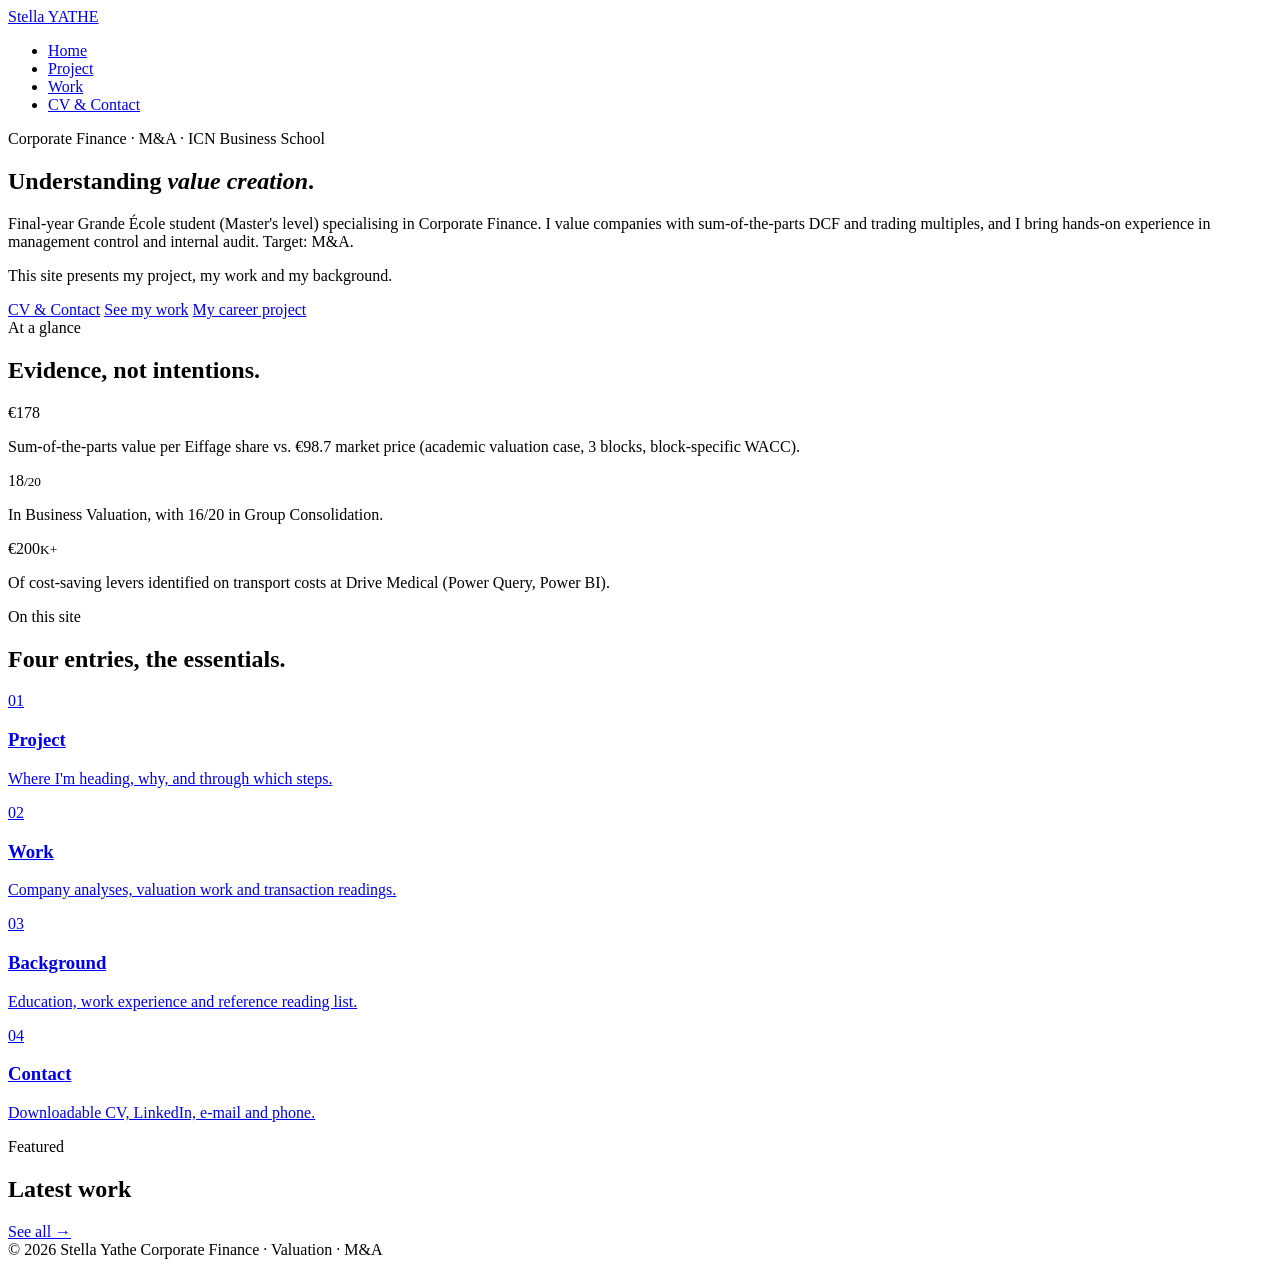
==== index.html @ ce2dd06a "Translate index.html content to English Updated the language from French to English and modified the" ====
<!DOCTYPE html>
<html lang="en">
<head>
  <meta charset="UTF-8">
  <meta name="viewport" content="width=device-width, initial-scale=1">
  <title>Stella Yathe — Corporate Finance &amp; M&amp;A</title>
  <meta name="description" content="Portfolio of Stella Yathe, Corporate Finance student at ICN Business School: company valuation, M&amp;A, internal audit and management control.">
  <meta property="og:type" content="website">
  <meta property="og:title" content="Stella Yathe — Corporate Finance &amp; M&amp;A">
  <meta property="og:description" content="Company valuation (sum-of-the-parts DCF, trading multiples), internal audit and management control. Full Eiffage valuation case published.">
  <meta property="og:image" content="https://stella-yathe.github.io/Portfolio-Technique/assets/img/stella.jpg">
  <link rel="preconnect" href="https://fonts.googleapis.com">
  <link rel="preconnect" href="https://fonts.gstatic.com" crossorigin>
  <link href="https://fonts.googleapis.com/css2?family=Cormorant+Garamond:ital,wght@0,400;0,500;0,600;1,400;1,500&family=Inter:wght@300;400;500&display=swap" rel="stylesheet">
  <link rel="stylesheet" href="assets/css/style.css">
</head>
<body>

  <!-- NAV -->
  <header class="nav">
    <div class="wrap">
      <a href="index.html" class="brand">Stella <span>YATHE</span></a>
      <nav>
        <ul>
          <li><a href="index.html" class="active">Home</a></li>
          <li><a href="projet/index.html">Project</a></li>
          <li><a href="travaux/index.html">Work</a></li>
          <li><a href="cv/index.html">CV &amp; Contact</a></li>
        </ul>
      </nav>
    </div>
  </header>

  <!-- HERO -->
  <section class="hero">
    <div class="wrap hero-grid">
      <div>
        <span class="eyebrow">Corporate Finance · M&amp;A · ICN Business School</span>
        <h1>Understanding <em>value creation</em>.</h1>
        <p class="lead">
          Final-year Grande École student (Master's level) specialising in Corporate Finance.
          I value companies with sum-of-the-parts DCF and trading multiples, and I bring hands-on
          experience in management control and internal audit. Target: M&amp;A.
        </p>
        <p class="lead">This site presents my project, my work and my background.</p>
        <div class="actions">
          <a href="cv/index.html" class="btn btn-line">CV &amp; Contact</a>
          <a href="travaux/index.html" class="btn btn-line">See my work</a>
          <a href="projet/index.html" class="btn btn-solid">My career project</a>
        </div>
      </div>

      <div class="portrait">
        <img src="assets/img/stella.jpg" alt="Portrait of Stella Yathe" onerror="this.style.display='none'">
      </div>
    </div>
  </section>

  <!-- AT A GLANCE -->
  <section class="block" style="padding-bottom:0">
    <div class="wrap">
      <div class="section-head">
        <div>
          <span class="eyebrow">At a glance</span>
          <h2>Evidence, not intentions.</h2>
        </div>
      </div>
      <div class="proofs">
        <div class="proof">
          <div class="big">€178</div>
          <p>Sum-of-the-parts value per Eiffage share vs. €98.7 market price (academic valuation case, 3 blocks, block-specific WACC).</p>
        </div>
        <div class="proof">
          <div class="big">18<small>/20</small></div>
          <p>In Business Valuation, with 16/20 in Group Consolidation.</p>
        </div>
        <div class="proof">
          <div class="big">€200<small>K+</small></div>
          <p>Of cost-saving levers identified on transport costs at Drive Medical (Power Query, Power BI).</p>
        </div>
      </div>
    </div>
  </section>

  <!-- ON THIS SITE -->
  <section class="block">
    <div class="wrap">
      <div class="section-head">
        <div>
          <span class="eyebrow">On this site</span>
          <h2>Four entries, the essentials.</h2>
        </div>
      </div>
      <div class="doors">
        <a class="door" href="projet/index.html">
          <span class="num">01</span>
          <h3>Project</h3>
          <p>Where I'm heading, why, and through which steps.</p>
        </a>
        <a class="door" href="travaux/index.html">
          <span class="num">02</span>
          <h3>Work</h3>
          <p>Company analyses, valuation work and transaction readings.</p>
        </a>
        <a class="door" href="cv/index.html#parcours">
          <span class="num">03</span>
          <h3>Background</h3>
          <p>Education, work experience and reference reading list.</p>
        </a>
        <a class="door" href="cv/index.html#contact">
          <span class="num">04</span>
          <h3>Contact</h3>
          <p>Downloadable CV, LinkedIn, e-mail and phone.</p>
        </a>
      </div>
    </div>
  </section>

  <!-- LATEST WORK -->
  <section class="block" id="latest-section" style="padding-top:0">
    <div class="wrap">
      <div class="section-head">
        <div>
          <span class="eyebrow">Featured</span>
          <h2>Latest work</h2>
        </div>
        <a href="travaux/index.html" class="link-arrow">See all →</a>
      </div>

      <!-- Filled by main.js from Firestore -->
      <div class="grid" id="latest"></div>
    </div>
  </section>

  <!-- FOOTER -->
  <footer class="footer">
    <div class="wrap">
      <span>© 2026 Stella Yathe</span>
      <span>Corporate Finance · Valuation · M&amp;A</span>
    </div>
  </footer>

  <script type="module" src="assets/js/main.js"></script>
</body>
</html>
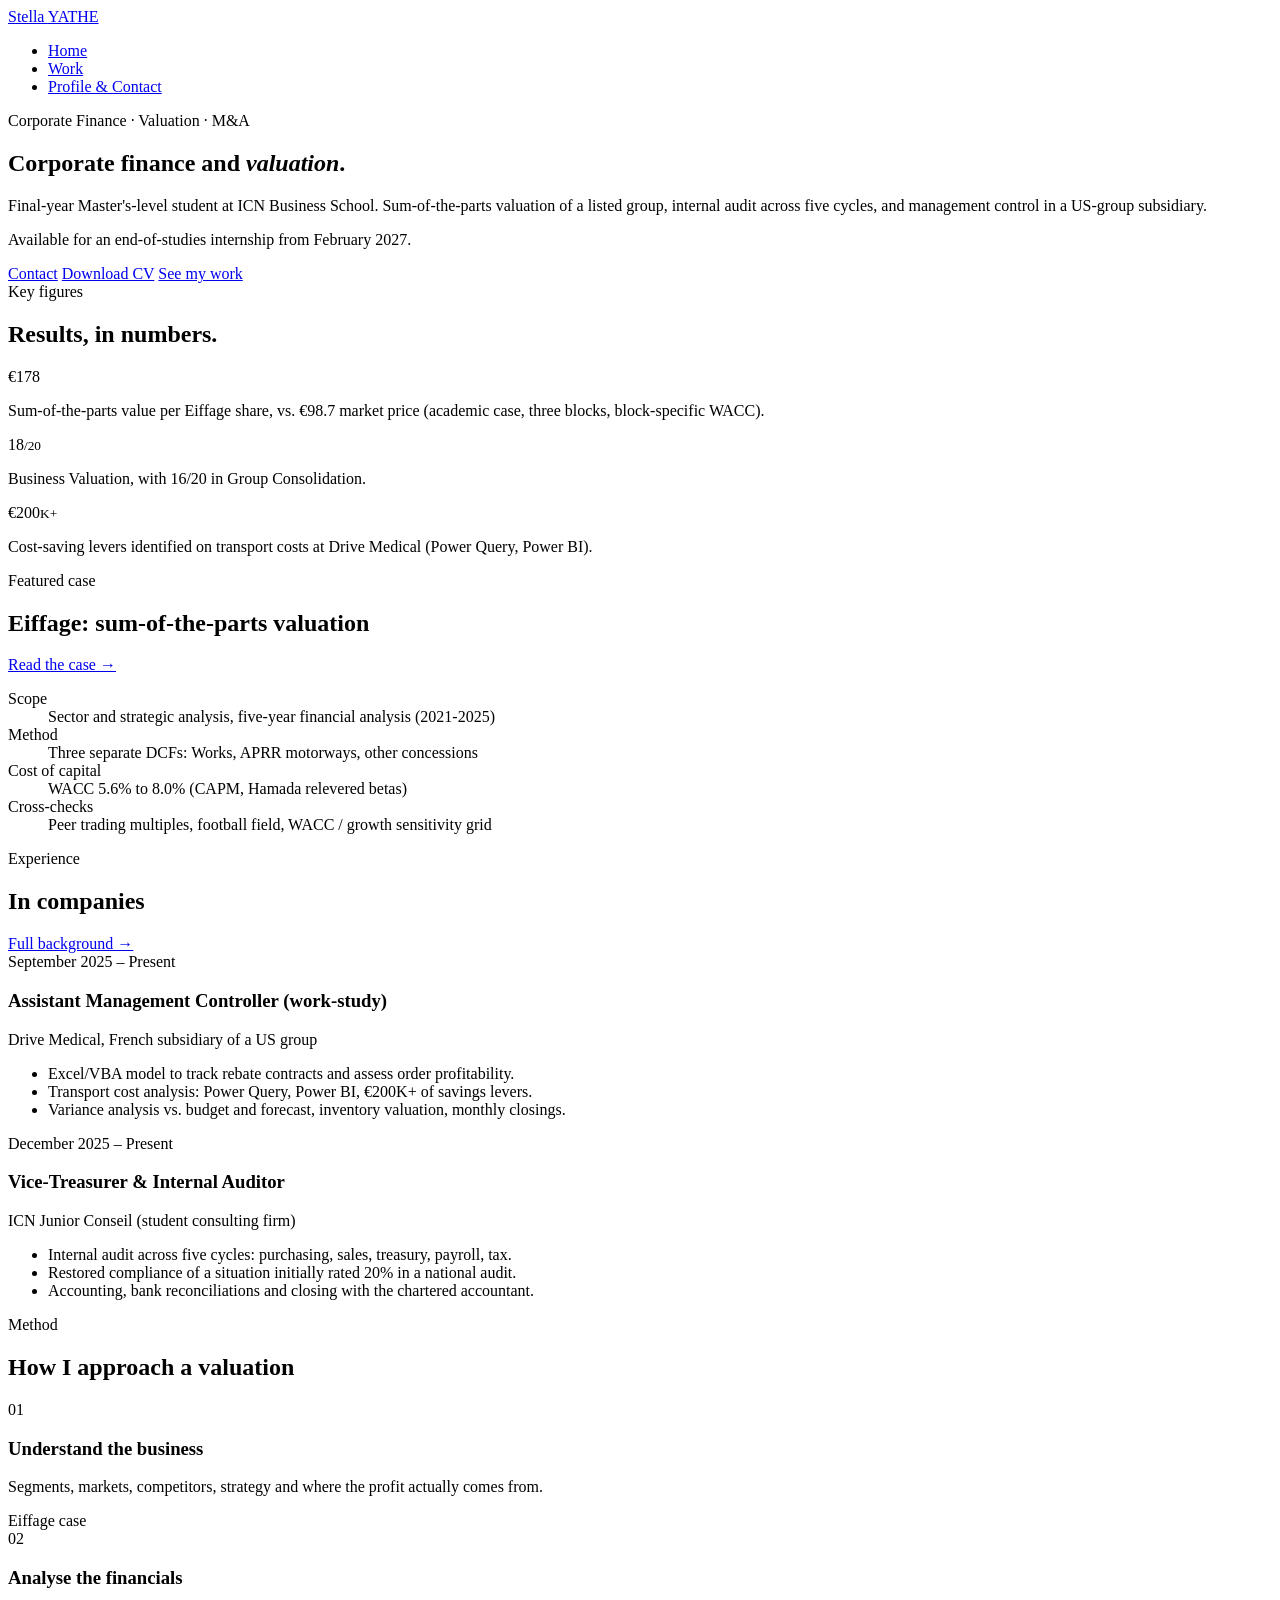
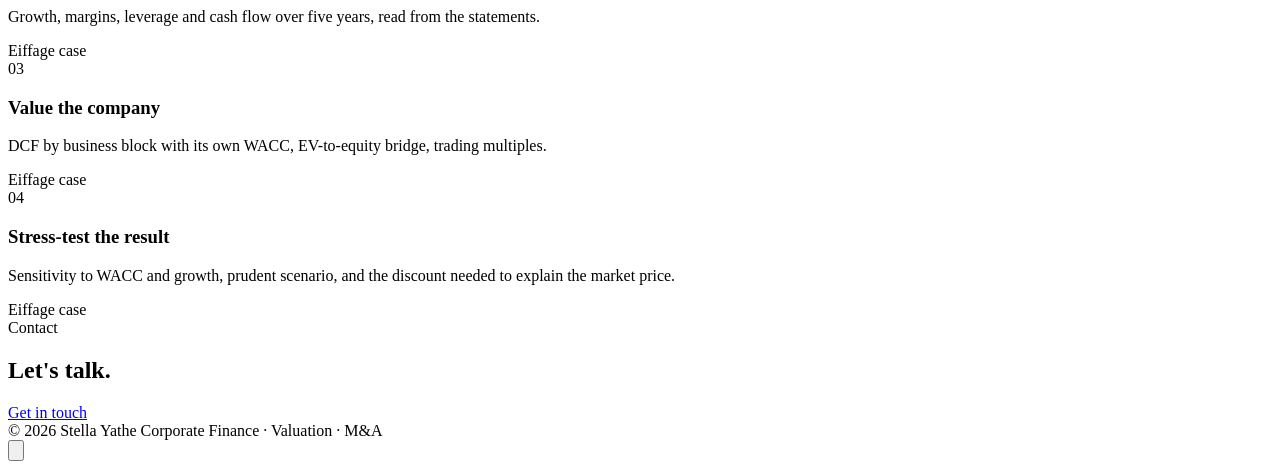
==== commit 33df4fa7: "Simplify portfolio: neutral English version for recruiters - Home: key figures, featured Eiffage cas" ====
--- a/index.html
+++ b/index.html
@@ -3,11 +3,11 @@
 <head>
   <meta charset="UTF-8">
   <meta name="viewport" content="width=device-width, initial-scale=1">
-  <title>Stella Yathe — Corporate Finance &amp; M&amp;A</title>
-  <meta name="description" content="Portfolio of Stella Yathe, Corporate Finance student at ICN Business School: company valuation, M&amp;A, internal audit and management control.">
+  <title>Stella Yathe — Corporate Finance &amp; Valuation</title>
+  <meta name="description" content="Stella Yathe, Master's-level student in Corporate Finance at ICN Business School: company valuation, financial analysis, internal audit and management control.">
   <meta property="og:type" content="website">
-  <meta property="og:title" content="Stella Yathe — Corporate Finance &amp; M&amp;A">
-  <meta property="og:description" content="Company valuation (sum-of-the-parts DCF, trading multiples), internal audit and management control. Full Eiffage valuation case published.">
+  <meta property="og:title" content="Stella Yathe — Corporate Finance &amp; Valuation">
+  <meta property="og:description" content="Sum-of-the-parts valuation of Eiffage, internal audit across five cycles and management control. Master's-level student at ICN Business School.">
   <meta property="og:image" content="https://stella-yathe.github.io/Portfolio-Technique/assets/img/stella.jpg">
   <link rel="preconnect" href="https://fonts.googleapis.com">
   <link rel="preconnect" href="https://fonts.gstatic.com" crossorigin>
@@ -23,9 +23,8 @@
       <nav>
         <ul>
           <li><a href="index.html" class="active">Home</a></li>
-          <li><a href="projet/index.html">Project</a></li>
           <li><a href="travaux/index.html">Work</a></li>
-          <li><a href="cv/index.html">CV &amp; Contact</a></li>
+          <li><a href="cv/index.html">Profile &amp; Contact</a></li>
         </ul>
       </nav>
     </div>
@@ -35,18 +34,17 @@
   <section class="hero">
     <div class="wrap hero-grid">
       <div>
-        <span class="eyebrow">Corporate Finance · M&amp;A · ICN Business School</span>
-        <h1>Understanding <em>value creation</em>.</h1>
+        <span class="eyebrow">Corporate Finance · Valuation · M&amp;A</span>
+        <h1>Corporate finance and <em>valuation</em>.</h1>
         <p class="lead">
-          Final-year Grande École student (Master's level) specialising in Corporate Finance.
-          I value companies with sum-of-the-parts DCF and trading multiples, and I bring hands-on
-          experience in management control and internal audit. Target: M&amp;A.
+          Final-year Master's-level student at ICN Business School. Sum-of-the-parts valuation of a listed group,
+          internal audit across five cycles, and management control in a US-group subsidiary.
         </p>
-        <p class="lead">This site presents my project, my work and my background.</p>
+        <p class="lead">Available for an end-of-studies internship from February 2027.</p>
         <div class="actions">
-          <a href="cv/index.html" class="btn btn-line">CV &amp; Contact</a>
-          <a href="travaux/index.html" class="btn btn-line">See my work</a>
-          <a href="projet/index.html" class="btn btn-solid">My career project</a>
+          <a href="cv/index.html#contact" class="btn btn-line">Contact</a>
+          <a href="cv/CV-Stella-Yathe.pdf" class="btn btn-line" download>Download CV</a>
+          <a href="travaux/index.html" class="btn btn-solid">See my work</a>
         </div>
       </div>
 
@@ -56,62 +54,118 @@
     </div>
   </section>
 
-  <!-- AT A GLANCE -->
+  <!-- KEY FIGURES -->
   <section class="block" style="padding-bottom:0">
     <div class="wrap">
       <div class="section-head">
         <div>
-          <span class="eyebrow">At a glance</span>
-          <h2>Evidence, not intentions.</h2>
+          <span class="eyebrow">Key figures</span>
+          <h2>Results, in numbers.</h2>
         </div>
       </div>
       <div class="proofs">
         <div class="proof">
           <div class="big">€178</div>
-          <p>Sum-of-the-parts value per Eiffage share vs. €98.7 market price (academic valuation case, 3 blocks, block-specific WACC).</p>
+          <p>Sum-of-the-parts value per Eiffage share, vs. €98.7 market price (academic case, three blocks, block-specific WACC).</p>
         </div>
         <div class="proof">
           <div class="big">18<small>/20</small></div>
-          <p>In Business Valuation, with 16/20 in Group Consolidation.</p>
+          <p>Business Valuation, with 16/20 in Group Consolidation.</p>
         </div>
         <div class="proof">
           <div class="big">€200<small>K+</small></div>
-          <p>Of cost-saving levers identified on transport costs at Drive Medical (Power Query, Power BI).</p>
-        </div>
-      </div>
-    </div>
-  </section>
-
-  <!-- ON THIS SITE -->
+          <p>Cost-saving levers identified on transport costs at Drive Medical (Power Query, Power BI).</p>
+        </div>
+      </div>
+    </div>
+  </section>
+
+  <!-- FEATURED CASE -->
   <section class="block">
     <div class="wrap">
       <div class="section-head">
         <div>
-          <span class="eyebrow">On this site</span>
-          <h2>Four entries, the essentials.</h2>
-        </div>
-      </div>
-      <div class="doors">
-        <a class="door" href="projet/index.html">
-          <span class="num">01</span>
-          <h3>Project</h3>
-          <p>Where I'm heading, why, and through which steps.</p>
-        </a>
-        <a class="door" href="travaux/index.html">
-          <span class="num">02</span>
-          <h3>Work</h3>
-          <p>Company analyses, valuation work and transaction readings.</p>
-        </a>
-        <a class="door" href="cv/index.html#parcours">
-          <span class="num">03</span>
-          <h3>Background</h3>
-          <p>Education, work experience and reference reading list.</p>
-        </a>
-        <a class="door" href="cv/index.html#contact">
-          <span class="num">04</span>
-          <h3>Contact</h3>
-          <p>Downloadable CV, LinkedIn, e-mail and phone.</p>
-        </a>
+          <span class="eyebrow">Featured case</span>
+          <h2>Eiffage: sum-of-the-parts valuation</h2>
+        </div>
+        <a href="travaux/index.html" class="link-arrow">Read the case →</a>
+      </div>
+
+      <dl class="facts">
+        <div><dt>Scope</dt><dd>Sector and strategic analysis, five-year financial analysis (2021-2025)</dd></div>
+        <div><dt>Method</dt><dd>Three separate DCFs: Works, APRR motorways, other concessions</dd></div>
+        <div><dt>Cost of capital</dt><dd>WACC 5.6% to 8.0% (CAPM, Hamada relevered betas)</dd></div>
+        <div><dt>Cross-checks</dt><dd>Peer trading multiples, football field, WACC / growth sensitivity grid</dd></div>
+      </dl>
+    </div>
+  </section>
+
+  <!-- EXPERIENCE -->
+  <section class="block" style="background:var(--paper);border-top:1px solid var(--line);border-bottom:1px solid var(--line)">
+    <div class="wrap">
+      <div class="section-head">
+        <div>
+          <span class="eyebrow">Experience</span>
+          <h2>In companies</h2>
+        </div>
+        <a href="cv/index.html#parcours" class="link-arrow">Full background →</a>
+      </div>
+      <div class="timeline">
+        <div class="tl-item">
+          <span class="date">September 2025 – Present</span>
+          <h3>Assistant Management Controller (work-study)</h3>
+          <div class="org">Drive Medical, French subsidiary of a US group</div>
+          <ul>
+            <li>Excel/VBA model to track rebate contracts and assess order profitability.</li>
+            <li>Transport cost analysis: Power Query, Power BI, €200K+ of savings levers.</li>
+            <li>Variance analysis vs. budget and forecast, inventory valuation, monthly closings.</li>
+          </ul>
+        </div>
+        <div class="tl-item">
+          <span class="date">December 2025 – Present</span>
+          <h3>Vice-Treasurer &amp; Internal Auditor</h3>
+          <div class="org">ICN Junior Conseil (student consulting firm)</div>
+          <ul>
+            <li>Internal audit across five cycles: purchasing, sales, treasury, payroll, tax.</li>
+            <li>Restored compliance of a situation initially rated 20% in a national audit.</li>
+            <li>Accounting, bank reconciliations and closing with the chartered accountant.</li>
+          </ul>
+        </div>
+      </div>
+    </div>
+  </section>
+
+  <!-- METHOD -->
+  <section class="block">
+    <div class="wrap">
+      <div class="section-head">
+        <div>
+          <span class="eyebrow">Method</span>
+          <h2>How I approach a valuation</h2>
+        </div>
+      </div>
+
+      <div class="chain">
+        <div class="chain-row">
+          <span class="n">01</span><h3>Understand the business</h3>
+          <p>Segments, markets, competitors, strategy and where the profit actually comes from.</p>
+          <span class="status on">Eiffage case</span>
+        </div>
+        <div class="chain-row">
+          <span class="n">02</span><h3>Analyse the financials</h3>
+          <p>Growth, margins, leverage and cash flow over five years, read from the statements.</p>
+          <span class="status on">Eiffage case</span>
+        </div>
+        <div class="chain-row">
+          <span class="n">03</span><h3>Value the company</h3>
+          <p>DCF by business block with its own WACC, EV-to-equity bridge, trading multiples.</p>
+          <span class="status on">Eiffage case</span>
+        </div>
+        <div class="chain-row">
+          <span class="n">04</span><h3>Stress-test the result</h3>
+          <p>Sensitivity to WACC and growth, prudent scenario, and the discount needed to explain the market price.</p>
+          <span class="status on">Eiffage case</span>
+        </div>
       </div>
     </div>
   </section>
@@ -121,7 +175,7 @@
     <div class="wrap">
       <div class="section-head">
         <div>
-          <span class="eyebrow">Featured</span>
+          <span class="eyebrow">Publications</span>
           <h2>Latest work</h2>
         </div>
         <a href="travaux/index.html" class="link-arrow">See all →</a>
@@ -129,6 +183,15 @@
 
       <!-- Filled by main.js from Firestore -->
       <div class="grid" id="latest"></div>
+    </div>
+  </section>
+
+  <!-- CONTACT -->
+  <section class="contact-band">
+    <div class="wrap">
+      <span class="eyebrow">Contact</span>
+      <h2>Let's talk.</h2>
+      <a href="cv/index.html#contact" class="btn btn-solid">Get in touch</a>
     </div>
   </section>
 
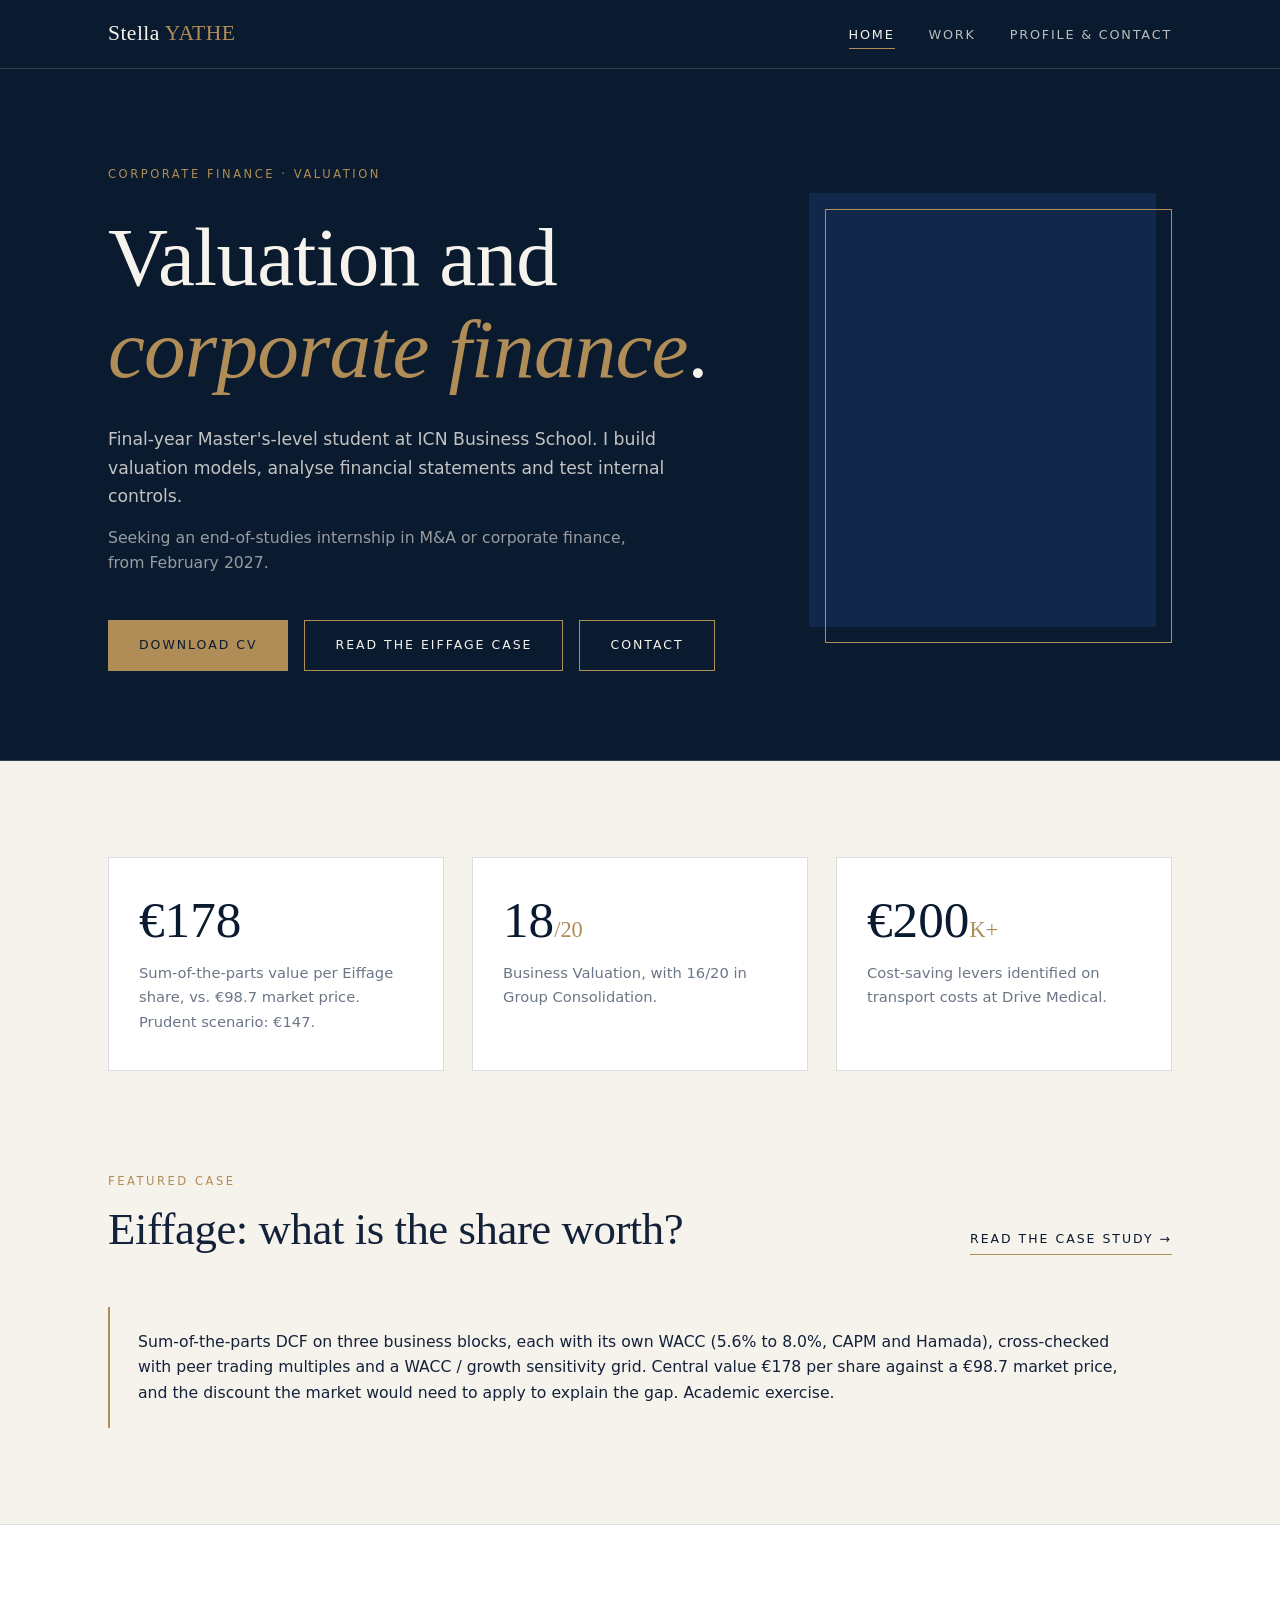
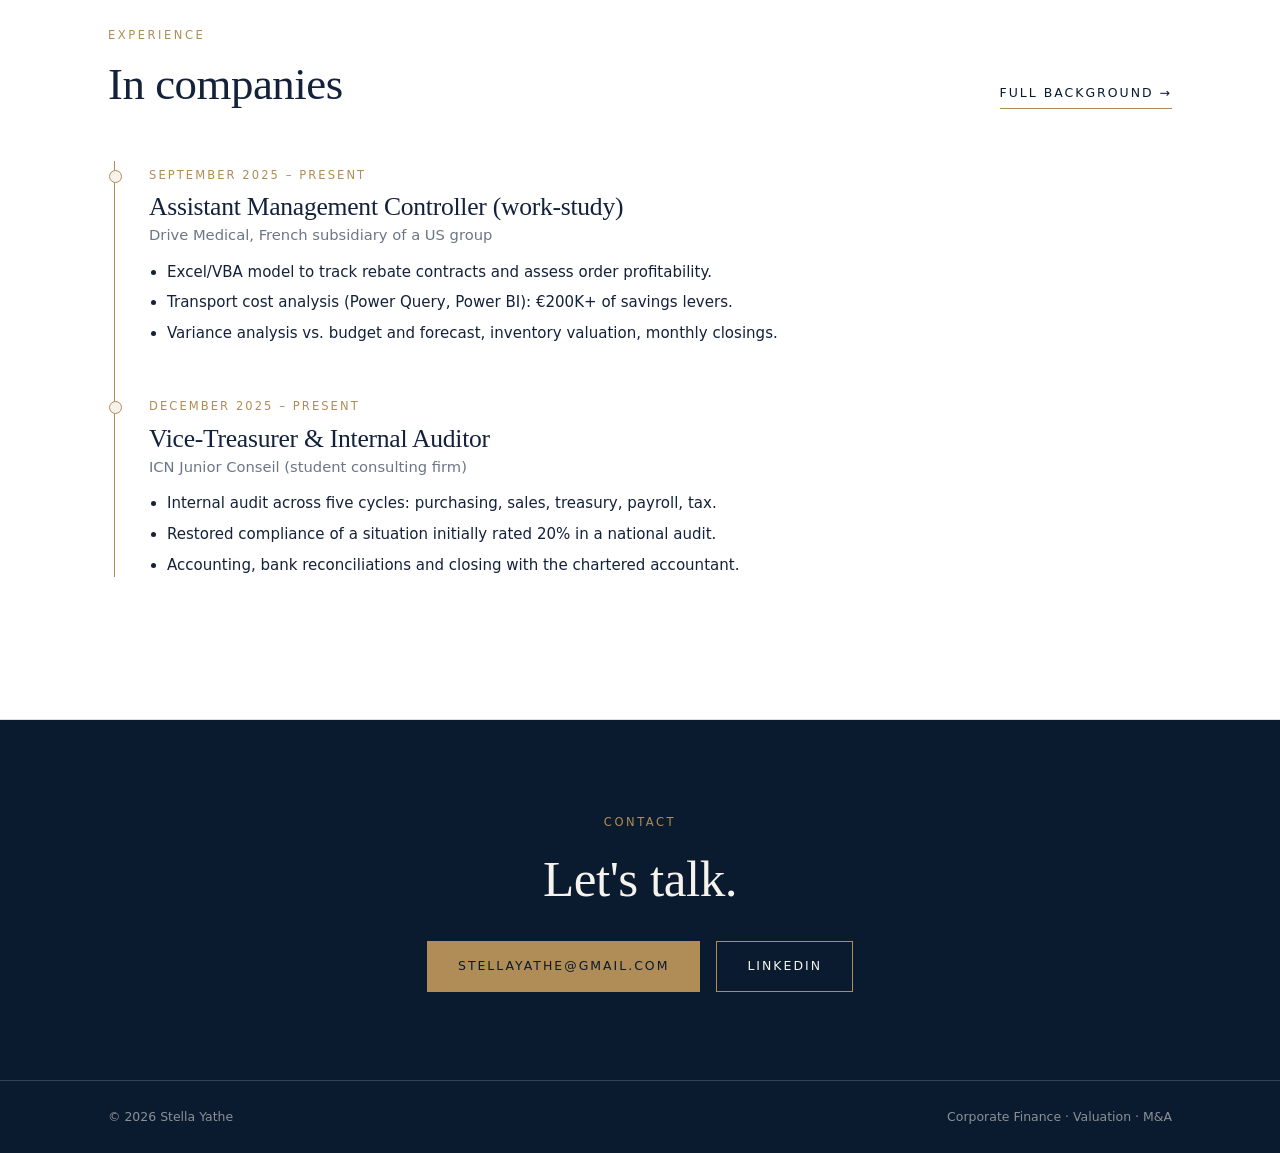
==== commit d70e7f13: "Add English Eiffage case study page; lean home; remove filler - travaux/eiffage.html: static case st" ====
--- a/index.html
+++ b/index.html
@@ -4,11 +4,12 @@
   <meta charset="UTF-8">
   <meta name="viewport" content="width=device-width, initial-scale=1">
   <title>Stella Yathe — Corporate Finance &amp; Valuation</title>
-  <meta name="description" content="Stella Yathe, Master's-level student in Corporate Finance at ICN Business School: company valuation, financial analysis, internal audit and management control.">
+  <meta name="description" content="Stella Yathe, Master's-level student in Corporate Finance at ICN Business School: valuation, financial analysis, internal audit and management control.">
   <meta property="og:type" content="website">
   <meta property="og:title" content="Stella Yathe — Corporate Finance &amp; Valuation">
-  <meta property="og:description" content="Sum-of-the-parts valuation of Eiffage, internal audit across five cycles and management control. Master's-level student at ICN Business School.">
+  <meta property="og:description" content="Stella Yathe, Master's-level student in Corporate Finance at ICN Business School: valuation, financial analysis, internal audit and management control.">
   <meta property="og:image" content="https://stella-yathe.github.io/Portfolio-Technique/assets/img/stella.jpg">
+  <link rel="icon" href="data:image/svg+xml,%3Csvg xmlns='http://www.w3.org/2000/svg' viewBox='0 0 64 64'%3E%3Crect width='64' height='64' fill='%230A1A2F'/%3E%3Ctext x='32' y='43' font-family='Georgia,serif' font-size='30' text-anchor='middle' fill='%23B08D57'%3ESY%3C/text%3E%3C/svg%3E">
   <link rel="preconnect" href="https://fonts.googleapis.com">
   <link rel="preconnect" href="https://fonts.gstatic.com" crossorigin>
   <link href="https://fonts.googleapis.com/css2?family=Cormorant+Garamond:ital,wght@0,400;0,500;0,600;1,400;1,500&family=Inter:wght@300;400;500&display=swap" rel="stylesheet">
@@ -16,7 +17,6 @@
 </head>
 <body>
 
-  <!-- NAV -->
   <header class="nav">
     <div class="wrap">
       <a href="index.html" class="brand">Stella <span>YATHE</span></a>
@@ -30,21 +30,20 @@
     </div>
   </header>
 
-  <!-- HERO -->
   <section class="hero">
     <div class="wrap hero-grid">
       <div>
-        <span class="eyebrow">Corporate Finance · Valuation · M&amp;A</span>
-        <h1>Corporate finance and <em>valuation</em>.</h1>
+        <span class="eyebrow">Corporate Finance · Valuation</span>
+        <h1>Valuation and <em>corporate finance</em>.</h1>
         <p class="lead">
-          Final-year Master's-level student at ICN Business School. Sum-of-the-parts valuation of a listed group,
-          internal audit across five cycles, and management control in a US-group subsidiary.
+          Final-year Master's-level student at ICN Business School. I build valuation models,
+          analyse financial statements and test internal controls.
         </p>
-        <p class="lead">Available for an end-of-studies internship from February 2027.</p>
+        <p class="lead">Seeking an end-of-studies internship in M&amp;A or corporate finance, from February 2027.</p>
         <div class="actions">
+          <a href="cv/CV-Stella-Yathe.pdf" class="btn btn-solid" download>Download CV</a>
+          <a href="travaux/eiffage.html" class="btn btn-line">Read the Eiffage case</a>
           <a href="cv/index.html#contact" class="btn btn-line">Contact</a>
-          <a href="cv/CV-Stella-Yathe.pdf" class="btn btn-line" download>Download CV</a>
-          <a href="travaux/index.html" class="btn btn-solid">See my work</a>
         </div>
       </div>
 
@@ -54,19 +53,12 @@
     </div>
   </section>
 
-  <!-- KEY FIGURES -->
   <section class="block" style="padding-bottom:0">
     <div class="wrap">
-      <div class="section-head">
-        <div>
-          <span class="eyebrow">Key figures</span>
-          <h2>Results, in numbers.</h2>
-        </div>
-      </div>
       <div class="proofs">
         <div class="proof">
           <div class="big">€178</div>
-          <p>Sum-of-the-parts value per Eiffage share, vs. €98.7 market price (academic case, three blocks, block-specific WACC).</p>
+          <p>Sum-of-the-parts value per Eiffage share, vs. €98.7 market price. Prudent scenario: €147.</p>
         </div>
         <div class="proof">
           <div class="big">18<small>/20</small></div>
@@ -74,33 +66,27 @@
         </div>
         <div class="proof">
           <div class="big">€200<small>K+</small></div>
-          <p>Cost-saving levers identified on transport costs at Drive Medical (Power Query, Power BI).</p>
+          <p>Cost-saving levers identified on transport costs at Drive Medical.</p>
         </div>
       </div>
     </div>
   </section>
 
-  <!-- FEATURED CASE -->
   <section class="block">
     <div class="wrap">
       <div class="section-head">
         <div>
           <span class="eyebrow">Featured case</span>
-          <h2>Eiffage: sum-of-the-parts valuation</h2>
+          <h2>Eiffage: what is the share worth?</h2>
         </div>
-        <a href="travaux/index.html" class="link-arrow">Read the case →</a>
+        <a href="travaux/eiffage.html" class="link-arrow">Read the case study →</a>
       </div>
-
-      <dl class="facts">
-        <div><dt>Scope</dt><dd>Sector and strategic analysis, five-year financial analysis (2021-2025)</dd></div>
-        <div><dt>Method</dt><dd>Three separate DCFs: Works, APRR motorways, other concessions</dd></div>
-        <div><dt>Cost of capital</dt><dd>WACC 5.6% to 8.0% (CAPM, Hamada relevered betas)</dd></div>
-        <div><dt>Cross-checks</dt><dd>Peer trading multiples, football field, WACC / growth sensitivity grid</dd></div>
-      </dl>
+      <div class="note" style="margin-top:0;max-width:none">
+        <p>Sum-of-the-parts DCF on three business blocks, each with its own WACC (5.6% to 8.0%, CAPM and Hamada), cross-checked with peer trading multiples and a WACC / growth sensitivity grid. Central value €178 per share against a €98.7 market price, and the discount the market would need to apply to explain the gap. Academic exercise.</p>
+      </div>
     </div>
   </section>
 
-  <!-- EXPERIENCE -->
   <section class="block" style="background:var(--paper);border-top:1px solid var(--line);border-bottom:1px solid var(--line)">
     <div class="wrap">
       <div class="section-head">
@@ -117,7 +103,7 @@
           <div class="org">Drive Medical, French subsidiary of a US group</div>
           <ul>
             <li>Excel/VBA model to track rebate contracts and assess order profitability.</li>
-            <li>Transport cost analysis: Power Query, Power BI, €200K+ of savings levers.</li>
+            <li>Transport cost analysis (Power Query, Power BI): €200K+ of savings levers.</li>
             <li>Variance analysis vs. budget and forecast, inventory valuation, monthly closings.</li>
           </ul>
         </div>
@@ -135,67 +121,17 @@
     </div>
   </section>
 
-  <!-- METHOD -->
-  <section class="block">
+  <section class="contact-band">
     <div class="wrap">
-      <div class="section-head">
-        <div>
-          <span class="eyebrow">Method</span>
-          <h2>How I approach a valuation</h2>
-        </div>
-      </div>
-
-      <div class="chain">
-        <div class="chain-row">
-          <span class="n">01</span><h3>Understand the business</h3>
-          <p>Segments, markets, competitors, strategy and where the profit actually comes from.</p>
-          <span class="status on">Eiffage case</span>
-        </div>
-        <div class="chain-row">
-          <span class="n">02</span><h3>Analyse the financials</h3>
-          <p>Growth, margins, leverage and cash flow over five years, read from the statements.</p>
-          <span class="status on">Eiffage case</span>
-        </div>
-        <div class="chain-row">
-          <span class="n">03</span><h3>Value the company</h3>
-          <p>DCF by business block with its own WACC, EV-to-equity bridge, trading multiples.</p>
-          <span class="status on">Eiffage case</span>
-        </div>
-        <div class="chain-row">
-          <span class="n">04</span><h3>Stress-test the result</h3>
-          <p>Sensitivity to WACC and growth, prudent scenario, and the discount needed to explain the market price.</p>
-          <span class="status on">Eiffage case</span>
-        </div>
+      <span class="eyebrow">Contact</span>
+      <h2>Let's talk.</h2>
+      <div class="actions" style="display:flex;gap:16px;justify-content:center;flex-wrap:wrap">
+        <a href="mailto:stellayathe@gmail.com" class="btn btn-solid">stellayathe@gmail.com</a>
+        <a href="https://linkedin.com/in/stella-yathe" class="btn btn-line" target="_blank" rel="noopener">LinkedIn</a>
       </div>
     </div>
   </section>
 
-  <!-- LATEST WORK -->
-  <section class="block" id="latest-section" style="padding-top:0">
-    <div class="wrap">
-      <div class="section-head">
-        <div>
-          <span class="eyebrow">Publications</span>
-          <h2>Latest work</h2>
-        </div>
-        <a href="travaux/index.html" class="link-arrow">See all →</a>
-      </div>
-
-      <!-- Filled by main.js from Firestore -->
-      <div class="grid" id="latest"></div>
-    </div>
-  </section>
-
-  <!-- CONTACT -->
-  <section class="contact-band">
-    <div class="wrap">
-      <span class="eyebrow">Contact</span>
-      <h2>Let's talk.</h2>
-      <a href="cv/index.html#contact" class="btn btn-solid">Get in touch</a>
-    </div>
-  </section>
-
-  <!-- FOOTER -->
   <footer class="footer">
     <div class="wrap">
       <span>© 2026 Stella Yathe</span>
--- a/assets/css/style.css
+++ b/assets/css/style.css
@@ -0,0 +1,244 @@
+/* ============ TOKENS ============ */
+:root{
+  --navy:#0A1A2F;
+  --navy-2:#11284A;
+  --ivory:#F6F3EC;
+  --paper:#FFFFFF;
+  --ink:#14213A;
+  --muted:#6B7686;
+  --brass:#B08D57;
+  --line:rgba(10,26,47,.14);
+  --line-light:rgba(246,243,236,.18);
+  --serif:'Cormorant Garamond',Georgia,serif;
+  --sans:'Inter',system-ui,sans-serif;
+  --max:1120px;
+}
+
+/* ============ BASE ============ */
+*{box-sizing:border-box;margin:0;padding:0}
+html{scroll-behavior:smooth}
+body{font-family:var(--sans);color:var(--ink);background:var(--ivory);line-height:1.65;-webkit-font-smoothing:antialiased}
+img{max-width:100%;display:block}
+a{color:inherit;text-decoration:none}
+.wrap{max-width:var(--max);margin:0 auto;padding:0 28px}
+h1,h2,h3{font-family:var(--serif);font-weight:500;line-height:1.1;letter-spacing:-.01em}
+.eyebrow{font-size:.72rem;letter-spacing:.22em;text-transform:uppercase;color:var(--brass);font-weight:500}
+
+/* ============ NAV ============ */
+.nav{position:sticky;top:0;z-index:50;background:var(--navy);border-bottom:1px solid var(--line-light)}
+.nav .wrap{display:flex;align-items:center;justify-content:space-between;height:68px}
+.brand{font-family:var(--serif);font-size:1.35rem;color:var(--ivory);letter-spacing:.02em}
+.brand span{color:var(--brass)}
+.nav ul{display:flex;gap:34px;list-style:none}
+.nav ul a{font-size:.8rem;letter-spacing:.14em;text-transform:uppercase;color:rgba(246,243,236,.75);padding-bottom:6px;border-bottom:1px solid transparent;transition:.25s}
+.nav ul a:hover,.nav ul a.active{color:var(--ivory);border-color:var(--brass)}
+
+/* ============ HERO ============ */
+.hero{background:var(--navy);color:var(--ivory);padding:120px 0 110px;position:relative}
+.hero::after{content:"";position:absolute;left:0;right:0;bottom:0;height:1px;background:var(--line-light)}
+.hero .eyebrow{display:block;margin-bottom:28px}
+.hero h1{font-size:clamp(2.8rem,6.5vw,5.2rem);max-width:15ch}
+.hero h1 em{font-style:italic;color:var(--brass)}
+.hero p.lead{max-width:56ch;margin-top:30px;font-size:1.08rem;color:rgba(246,243,236,.78);font-weight:300}
+.hero .actions{display:flex;gap:16px;margin-top:44px;flex-wrap:wrap}
+
+/* ============ BUTTONS ============ */
+.btn{display:inline-block;padding:14px 30px;font-size:.78rem;letter-spacing:.16em;text-transform:uppercase;border:1px solid var(--brass);transition:.25s;cursor:pointer;font-family:var(--sans)}
+.btn-solid{background:var(--brass);color:var(--navy)}
+.btn-solid:hover{background:transparent;color:var(--brass)}
+.btn-line{color:var(--ivory)}
+.btn-line:hover{background:var(--brass);color:var(--navy)}
+.btn-dark{color:var(--navy)}
+.btn-dark:hover{background:var(--navy);color:var(--ivory);border-color:var(--navy)}
+
+/* ============ SECTIONS ============ */
+section.block{padding:96px 0}
+.section-head{display:flex;justify-content:space-between;align-items:flex-end;margin-bottom:52px;gap:20px;flex-wrap:wrap}
+.section-head h2{font-size:clamp(2rem,3.6vw,2.8rem);margin-top:12px}
+.link-arrow{font-size:.78rem;letter-spacing:.16em;text-transform:uppercase;color:var(--navy);border-bottom:1px solid var(--brass);padding-bottom:4px}
+.link-arrow:hover{color:var(--brass)}
+
+/* ============ PORTES D'ENTRÉE (accueil) ============ */
+.doors{display:grid;grid-template-columns:repeat(3,1fr);border-top:1px solid var(--line);border-left:1px solid var(--line)}
+.door{padding:44px 34px 40px;border-right:1px solid var(--line);border-bottom:1px solid var(--line);background:var(--paper);transition:.3s;display:flex;flex-direction:column;min-height:270px}
+.door:hover{background:var(--navy);color:var(--ivory)}
+.door .num{font-family:var(--serif);font-size:1rem;color:var(--brass);margin-bottom:auto}
+.door h3{font-size:1.9rem;margin:44px 0 10px}
+.door p{font-size:.92rem;color:var(--muted)}
+.door:hover p{color:rgba(246,243,236,.7)}
+
+/* ============ CARTES TRAVAUX ============ */
+.grid{display:grid;grid-template-columns:repeat(3,1fr);gap:28px}
+.card{background:var(--paper);border:1px solid var(--line);padding:32px 30px;display:flex;flex-direction:column;transition:.3s}
+.card:hover{transform:translateY(-3px);border-color:var(--brass)}
+.card .meta{display:flex;justify-content:space-between;font-size:.7rem;letter-spacing:.16em;text-transform:uppercase;color:var(--muted);margin-bottom:22px}
+.card .meta b{color:var(--brass);font-weight:500}
+.card h3{font-size:1.5rem;margin-bottom:14px}
+.card p{font-size:.92rem;color:var(--muted);margin-bottom:26px;flex:1}
+.card .more{font-size:.78rem;letter-spacing:.12em;text-transform:uppercase;color:var(--navy)}
+.card:hover .more{color:var(--brass)}
+
+/* ============ FILTRES ============ */
+.filters{display:flex;gap:10px;flex-wrap:wrap;margin-bottom:40px}
+.chip{padding:9px 18px;border:1px solid var(--line);font-size:.75rem;letter-spacing:.12em;text-transform:uppercase;background:transparent;cursor:pointer;color:var(--muted);font-family:var(--sans);transition:.2s}
+.chip:hover,.chip.on{background:var(--navy);color:var(--ivory);border-color:var(--navy)}
+
+/* ============ EN-TÊTE DE PAGE ============ */
+.page-head{background:var(--navy);color:var(--ivory);padding:88px 0 72px}
+.page-head h1{font-size:clamp(2.4rem,5vw,4rem);margin-top:16px}
+.page-head p{max-width:58ch;margin-top:20px;color:rgba(246,243,236,.72);font-weight:300}
+
+/* ============ CV / BIBLIOTHÈQUE ============ */
+.timeline{border-left:1px solid var(--brass);padding-left:34px;margin-left:6px}
+.tl-item{position:relative;margin-bottom:46px}
+.tl-item::before{content:"";position:absolute;left:-40px;top:9px;width:11px;height:11px;background:var(--ivory);border:1px solid var(--brass);border-radius:50%}
+.tl-item .date{font-size:.72rem;letter-spacing:.18em;text-transform:uppercase;color:var(--brass)}
+.tl-item h3{font-size:1.6rem;margin:6px 0 2px}
+.tl-item .org{color:var(--muted);font-size:.92rem;margin-bottom:12px}
+.tl-item ul{margin-left:18px;font-size:.94rem;color:var(--ink)}
+.tl-item li{margin-bottom:6px}
+.books{display:grid;grid-template-columns:repeat(2,1fr);gap:0;border-top:1px solid var(--line)}
+.book{padding:22px 4px;border-bottom:1px solid var(--line);display:flex;justify-content:space-between;gap:20px}
+.book strong{font-family:var(--serif);font-size:1.25rem;font-weight:500}
+.book span{font-size:.85rem;color:var(--muted)}
+
+/* ============ CONTACT / FOOTER ============ */
+.contact-band{background:var(--navy);color:var(--ivory);padding:88px 0;text-align:center}
+.contact-band h2{font-size:clamp(2rem,4vw,3.2rem);margin:16px 0 34px}
+.footer{background:var(--navy);color:rgba(246,243,236,.55);border-top:1px solid var(--line-light);font-size:.78rem;padding:26px 0}
+.footer .wrap{display:flex;justify-content:space-between;flex-wrap:wrap;gap:10px}
+
+/* ============ RESPONSIVE ============ */
+@media(max-width:860px){
+  .doors,.grid,.books{grid-template-columns:1fr}
+  .nav ul{gap:18px}
+  .hero{padding:80px 0 70px}
+  section.block{padding:64px 0}
+}
+@media(max-width:520px){
+  .brand{font-size:1.1rem}
+  .nav ul a{font-size:.68rem;letter-spacing:.08em}
+}
+
+/* ============ COMPÉTENCES ============ */
+.skills{display:grid;grid-template-columns:repeat(3,1fr);gap:0;border-top:1px solid var(--line)}
+.skills>div{padding:28px 28px 28px 0;border-bottom:1px solid var(--line)}
+.skills h3{font-size:1.4rem;margin-bottom:10px}
+.skills p{font-size:.92rem;color:var(--muted)}
+@media(max-width:860px){.skills{grid-template-columns:1fr}}
+
+/* ============ HERO AVEC PHOTO ============ */
+.hero{padding:96px 0 90px}
+.hero-grid{display:grid;grid-template-columns:1.3fr .7fr;gap:72px;align-items:center}
+.hero .lead + .lead{margin-top:14px;color:rgba(246,243,236,.6);font-size:.98rem}
+.portrait{position:relative;aspect-ratio:4/5;width:100%;max-width:380px;justify-self:end;margin:0 16px 16px 0;background:var(--navy-2)}
+.portrait::before{content:"";position:absolute;top:16px;left:16px;right:-16px;bottom:-16px;border:1px solid var(--brass);z-index:0}
+.portrait img{position:absolute;inset:0;width:100%;height:100%;object-fit:cover;object-position:center 20%;z-index:1;display:block}
+/* ============ 4 ENTRÉES ============ */
+.doors{grid-template-columns:repeat(4,1fr)}
+.door h3{font-size:1.7rem}
+
+@media(max-width:1000px){
+  .doors{grid-template-columns:repeat(2,1fr)}
+}
+@media(max-width:860px){
+  .hero-grid{grid-template-columns:1fr;gap:56px}
+  .portrait{justify-self:start;max-width:300px}
+}
+@media(max-width:600px){
+  .doors{grid-template-columns:1fr}
+}
+/* ============ PAGE PROJET ============ */
+.chain{border-top:1px solid var(--line)}
+.chain-row{display:grid;grid-template-columns:56px 1.1fr 2fr auto;gap:24px;align-items:baseline;padding:24px 4px;border-bottom:1px solid var(--line)}
+.chain-row .n{font-family:var(--serif);color:var(--brass);font-size:1.1rem}
+.chain-row h3{font-size:1.5rem}
+.chain-row p{font-size:.92rem;color:var(--muted)}
+.status{font-size:.68rem;letter-spacing:.16em;text-transform:uppercase;padding:5px 12px;border:1px solid var(--line);color:var(--muted);white-space:nowrap}
+.status.on{background:var(--navy);color:var(--ivory);border-color:var(--navy)}
+.status.aim{border-color:var(--brass);color:var(--brass)}
+
+.facts{display:grid;grid-template-columns:repeat(2,1fr);border-top:1px solid var(--line);border-left:1px solid var(--line);background:var(--paper)}
+.facts>div{padding:28px 30px;border-right:1px solid var(--line);border-bottom:1px solid var(--line)}
+.facts dt{font-size:.7rem;letter-spacing:.2em;text-transform:uppercase;color:var(--brass);margin-bottom:8px}
+.facts dd{font-family:var(--serif);font-size:1.45rem;line-height:1.25}
+
+.proofs{display:grid;grid-template-columns:repeat(3,1fr);gap:28px}
+.proof{background:var(--paper);border:1px solid var(--line);padding:36px 30px}
+.proof .big{font-family:var(--serif);font-size:3.2rem;line-height:1;color:var(--navy)}
+.proof .big small{font-size:1.4rem;color:var(--brass)}
+.proof p{margin-top:16px;font-size:.92rem;color:var(--muted)}
+
+.vision{max-width:70ch;font-family:var(--serif);font-size:1.6rem;line-height:1.4}
+.vision em{color:var(--brass)}
+
+@media(max-width:860px){
+  .chain-row{grid-template-columns:40px 1fr;gap:6px 16px}
+  .chain-row p,.chain-row .status{grid-column:2}
+  .chain-row .status{justify-self:start;margin-top:6px}
+  .facts,.proofs{grid-template-columns:1fr}
+}
+/* ============ CORRECTIF ALIGNEMENT (page Projet) ============ */
+.chain-row{grid-template-columns:56px minmax(0,1.1fr) minmax(0,2fr) 240px}
+.chain-row .status{justify-self:end}
+@media(max-width:860px){
+  .chain-row{grid-template-columns:40px 1fr}
+  .chain-row .status{justify-self:start}
+}
+
+/* ============ NOTE + CARTE LARGE ============ */
+.note{max-width:78ch;margin-top:44px;padding:22px 28px;border-left:2px solid var(--brass);background:var(--ivory)}
+.note .eyebrow{display:block;margin-bottom:8px}
+.note p{font-size:.98rem}
+.proof.wide{grid-column:1/-1}
+.proof.wide h3{font-size:1.8rem;margin-bottom:10px}
+.proof.wide p{margin-top:0;max-width:72ch}
+@media(max-width:860px){.proof.wide{grid-column:auto}}
+
+/* ============ ARTICLE ============ */
+.article-meta{display:flex;gap:18px;flex-wrap:wrap;font-size:.72rem;letter-spacing:.18em;text-transform:uppercase;color:var(--brass)}
+.prose{max-width:72ch;margin:0 auto}
+.prose h2{font-size:2rem;margin:52px 0 16px}
+.prose h3{font-size:1.5rem;margin:34px 0 12px}
+.prose p{margin-bottom:18px;font-size:1.02rem}
+.prose ul{margin:0 0 20px 22px}
+.prose li{margin-bottom:6px}
+.prose a{border-bottom:1px solid var(--brass)}
+.prose img{margin:28px 0;border:1px solid var(--line)}
+.prose blockquote{border-left:2px solid var(--brass);padding-left:22px;margin:28px 0;color:var(--muted);font-family:var(--serif);font-size:1.35rem;line-height:1.35}
+.article-actions{max-width:72ch;margin:56px auto 0;padding-top:32px;border-top:1px solid var(--line);display:flex;gap:16px;justify-content:space-between;align-items:center;flex-wrap:wrap}
+
+/* ============ RETOUR EN HAUT ============ */
+.to-top{position:fixed;right:24px;bottom:24px;width:46px;height:46px;background:var(--navy);border:1px solid var(--brass);color:var(--ivory);display:flex;align-items:center;justify-content:center;cursor:pointer;opacity:0;visibility:hidden;transform:translateY(8px);transition:.25s;z-index:60}
+.to-top.show{opacity:1;visibility:visible;transform:translateY(0)}
+.to-top:hover{background:var(--brass);color:var(--navy)}
+.to-top svg{width:18px;height:18px}
+
+
+/* ===== case study ===== */
+.case h2{font-size:clamp(1.8rem,3.4vw,2.6rem);margin:14px 0 18px}
+.case p{max-width:78ch;color:var(--ink);margin-bottom:22px;font-size:1rem}
+.case .cap{font-size:.82rem;color:var(--muted);margin-top:14px}
+.kpi4{display:grid;grid-template-columns:repeat(4,1fr);gap:20px}
+.kpi4 .proof{padding:28px 24px}
+.kpi4 .proof .big{font-size:2.5rem}
+.tbl-wrap{overflow-x:auto;margin:26px 0 8px}
+.tbl{width:100%;border-collapse:collapse;font-size:.92rem;background:var(--paper)}
+.tbl th{font-size:.68rem;letter-spacing:.14em;text-transform:uppercase;color:var(--brass);font-weight:500;text-align:right;padding:12px 14px;border-bottom:1px solid var(--line);white-space:nowrap}
+.tbl td{padding:11px 14px;border-bottom:1px solid var(--line);text-align:right;white-space:nowrap}
+.tbl th:first-child,.tbl td:first-child{text-align:left;white-space:normal}
+.tbl tr.hl td,.tbl td.hl{background:var(--navy);color:var(--ivory);font-weight:500}
+.plain{list-style:none}
+.plain li{font-size:.92rem;color:var(--muted);margin-bottom:10px}
+.ff{margin:8px 0}
+.ff-row{display:grid;grid-template-columns:110px 1fr 210px;gap:16px;align-items:center;margin-bottom:12px;font-size:.88rem}
+.ff-lab{color:var(--ink)}
+.ff-val{color:var(--muted);font-size:.8rem}
+.ff-track{position:relative;height:24px;background:rgba(10,26,47,.05)}
+.ff-bar{position:absolute;top:5px;bottom:5px;background:var(--navy)}
+.ff-mid{position:absolute;top:0;bottom:0;width:2px;background:var(--brass)}
+.ff-mk{position:absolute;top:-4px;bottom:-4px;border-left:1px dashed var(--ink);z-index:2}
+.ff-axis .ff-track{height:18px;background:none}
+.ff-tick{position:absolute;top:0;font-size:.7rem;color:var(--muted);transform:translateX(-50%)}
+@media(max-width:900px){.kpi4{grid-template-columns:repeat(2,1fr)}.ff-row{grid-template-columns:1fr;gap:4px}.ff-val{margin-bottom:6px}.ff-axis .ff-lab,.ff-axis .ff-val{display:none}}
+@media(max-width:520px){.kpi4{grid-template-columns:1fr}}
